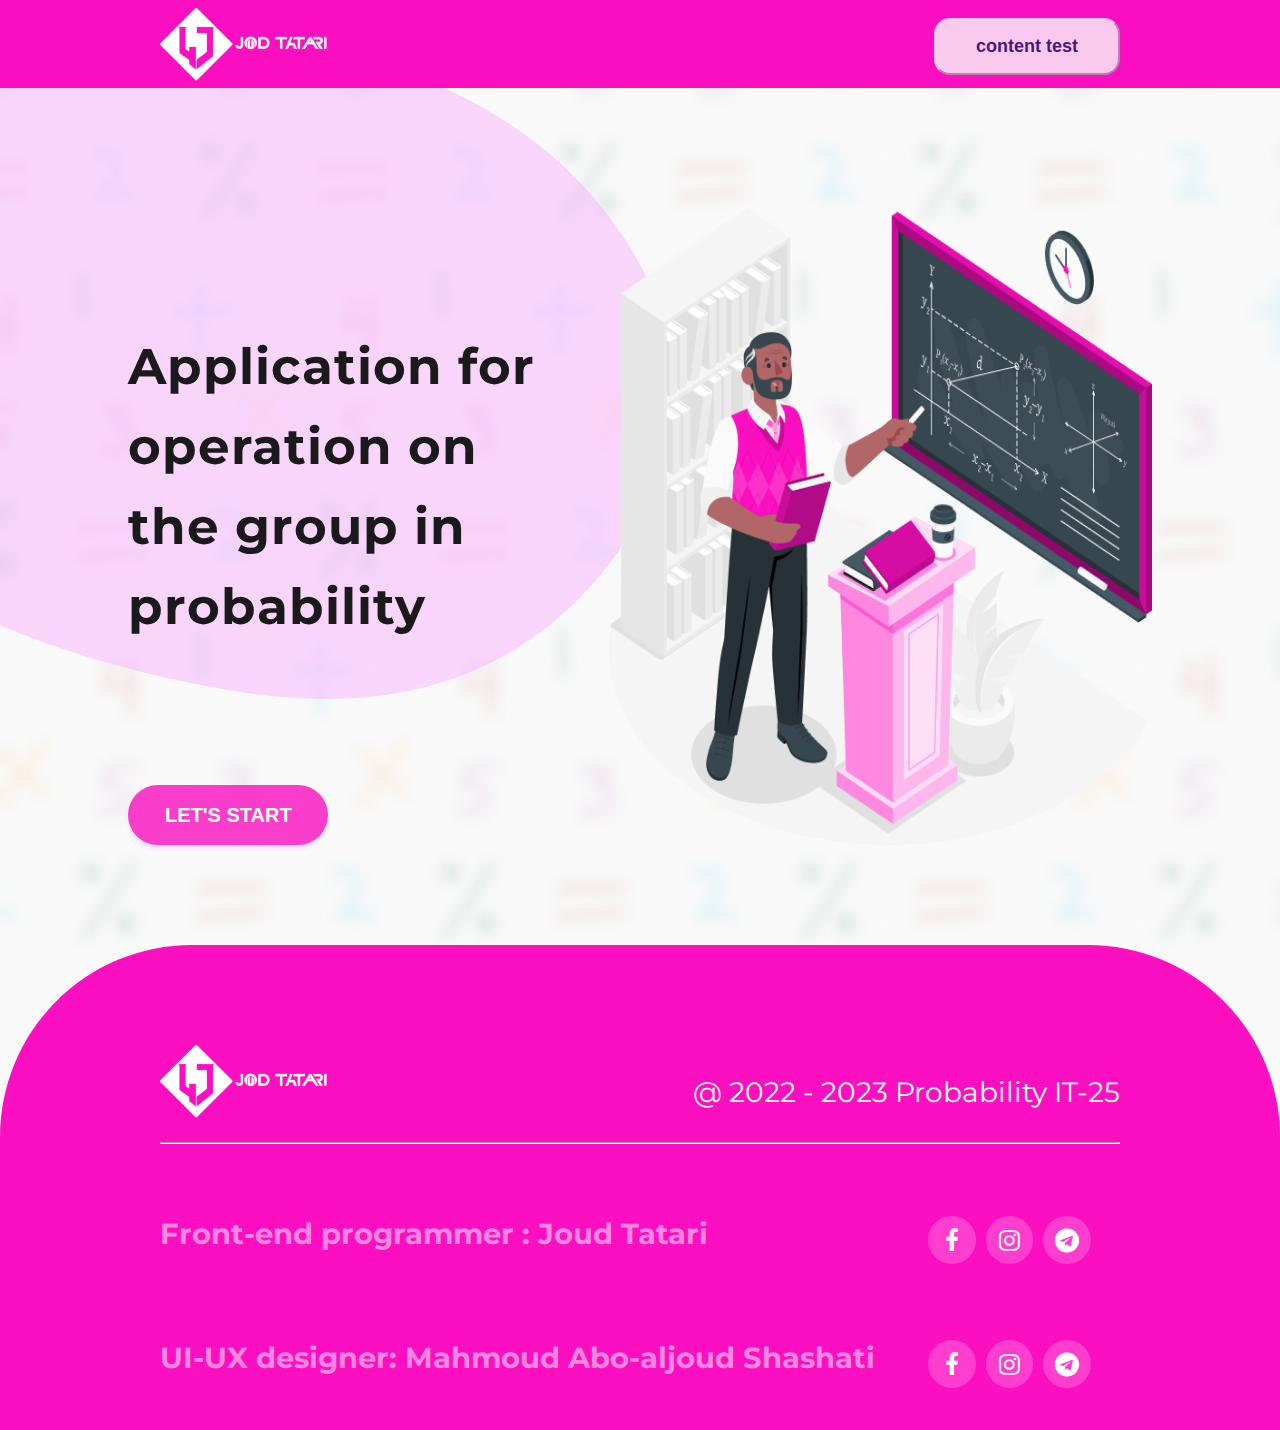
==== index.html @ 7968aae9 "Add files via upload" ====
<!DOCTYPE html>
<html lang="en">
<head>
    <meta charset="UTF-8">
    <meta name="viewport" content="width=device-width, initial-scale=1.0">
    <link rel="stylesheet" href="css/style.css">
    <link rel="stylesheet" href="css/font-awesome.min.css">
    <title>Document</title>
</head>
<body>
        <div class="header">
            <div class="container">
                <div class="head-small">
                    <div class="logo">
                        <img src="assistes/images/Joud Logo 1.png" alt="error">
                    </div><!--logo-->
                    <div class="button-header">
                    <button class="about"><a href="content_test/main.html">content test</a></button>
                    </div> <!--button-header-->
                </div> <!--head-small-->
            </div> <!--container-->
        </div> <!--header-->


        <div class="home">
            <div class="container1">
                <div class="home-content">
                    <div class="home-head">
                        <h1>Application for operation on the group in probability</h1>
                        <button><a href="let's_start/main.html">LET'S START</a></button>
                    </div> <!--home-head-->

                    <div class="home-img">
                        <img src="assistes/images/home.png" alt="">
                    </div>  <!--home-img-->
                </div> <!--home-content-->

            </div> <!--container1-->

        </div> <!--home-->
        <div class="circle">
            <div class="container .container-circle">
            <div class="footer-items">
            <div class="footer-item1">
                <img src="assistes/images/Joud Logo 1.png" alt="">
            </div> <!--footer-item1-->
            <div class="footer-item2">
                <p> @ 2022 - 2023 Probability IT-25 </p>
            </div> <!--footer-item2-->
            </div> <!--footer-items-->
            <hr>
            <div class="footer-about-us">
                <div class="footer-about-me">
                <p class="footer-about-me-1">Front-end programmer : Joud Tatari</p>
                <div class="footer-item3">
                                <a class="face" href="https://www.facebook.com/jood.faour.3?mibextid=ZbWKwL"><i class="fa fa-facebook fa-2x"></i></a>
                                <a class="insta" href="https://instagram.com/jood.faour.35?igshid=NGVhN2U2NjQ0Yg=="><i class="fa fa-instagram fa-2x"></i></a>
                                <a href="https://t.me/JoudTatari"><i class="fa fa-telegram fa-2x"></i></a>
                </div> <!--footer-item3-->
                </div> <!--footer-about-me-->


                <div class="footer-about-me footer-about-his">
                    <p class="footer-about-me-1">UI-UX designer: Mahmoud Abo-aljoud Shashati</p>
                    <div class="footer-item3">
                        <a class="face" href="https://www.facebook.com/profile.php?id=100058698826613&mibextid=ZbWKwL"><i class="fa fa-facebook fa-2x"></i></a>
                        <a class="insta" href="https://instagram.com/mahmoud_aboal_joud?igshid=OGQ5ZDc2ODk2ZA=="><i class="fa fa-instagram fa-2x"></i></a>
                        <a href="https://t.me/Abo_Aljoud_programmer"><i class="fa fa-telegram fa-2x"></i></a>
                    </div> <!--footer-item3-->
                </div> <!--footer-about-his-->
            </div> <!--footer-about-us-->
            </div> <!--container-->
        </div>  <!--circle-->
</body>
</html>
---- css/style.css ----
@import url('https://fonts.googleapis.com/css2?family=Cairo&family=Montserrat:ital,wght@1,100&display=swap');
body {
    font-family: 'Cairo', sans-serif;
    font-family: 'Montserrat', sans-serif;
    background-image: url("../assistes/images/blur.png");
    position: relative;
}
html {
    scroll-behavior: smooth;
}

ul {
    list-style: none;
}

:root {
    --first-color: #FC0FC0;;
    --second-color:#181c71;
    --third-color:#1904E5;
    --write-color:#1A1A1A;
    --body-color:#ffffff;
}

* {
    margin: 0;
    padding: 0;
    box-sizing: border-box;
}

.header {
    height: 88.42px;
    padding: 8px 0px;
    background-color: #FC0FC0;
}

.container {
    width: 75%;
    margin: auto;
}

.head-small {

    display: flex;
    flex-direction: row;
    justify-content: space-between;
    align-items: center;
}

.about {
    border-radius: 16px;
    background: #F9F9F9;
    padding: 16px 20px;
    border-color: #F9F9F9;
    opacity: 0.8;
    transition: opacity 0.3s;
}

.about a {
    padding: 16px 20px;
    list-style: none;
    text-decoration: none;
    color: #181c71;
    font-size: 18px;
    font-weight: 700;
}
.container1
{
    width: 85%;
    margin: auto; 
}
.home
{
    width: vw;
    background-image: url("../assistes/images/Blob.png");
    background-repeat: no-repeat;
}
.home-content
{
    padding-top: 120px;
    display: flex;
    flex-direction: row;
    gap: 44px;
    justify-content:center;
}
.home-head
{
    display: flex;
    flex-direction: column;
    align-items: flex-start;
    gap: 32px;
    width: 40%;
}

.home-head h1
{
    margin-top: 119px;
    line-height: 1.6;
    letter-spacing: 1px;
    color:var(--write-color) ;
    font-size: 50px;
}
.home-head button
{
    width: 200px;
    height: 60px;
    background-color:var(--first-color);
    box-shadow: 0px 4px 4px 0px rgba(237, 128, 253, 0.25);
    border-radius: 48px;
    margin-top: 106px;
    border: var(--first-color);
    opacity: 0.8;
    transition: opacity 0.3s;
}
.home-head button a
{
    list-style: none;
    text-decoration: none;
    color: #FFFFFF;
    text-align: center;
    font-weight: bold;
    font-size: 20px;
    padding: 8px 16px;
}
.home-head button:hover , .about:hover
{
    opacity: 1;
}
.home-img
{
    width: 50%;
}
.home-img img
{
    width: 100%;
    height: 100%;
}

/* -------------------------------------- */
.circle {
    width: 100%;
    height: 485px;
    border-radius: 192px 192px 0 0;
    background-color: #FC0FC0;
}
.footer-items {
    padding-top: 100px;
    margin-top: 100px;
    margin-bottom: 20px;
    display: flex;
    flex-direction: row;
    align-items: center;
    justify-content: space-between;
}
.footer-item2 p {
    padding-top: 16px;
    font-size: 28px;
    font-weight: 400;
    color: white;
}

.footer-item3 {
    width: 20%;
    display: flex;
    flex-direction: row;
    gap: 10px;
    align-items: center;
}

.footer-item3 i {
    font-size: 24px;
    padding: 12px;
    color: #FFFFFF;
    border-radius: 70px;
}

.footer-item3 a {
    background-color: #ff3dce;
    border-radius: 70px;
}

.footer-item3 a.face {
    border-radius: 70px;
}

.footer-item3 a.face i {
    padding-left: 17px;
    padding-right: 17px;
}

.footer-item3 a.insta i {
    padding-left: 13px;
    padding-right: 13px;
}
.footer-about-us
{
    display: flex;
    flex-direction: column;
    justify-content: center;
    padding-top: 72px;
}
.footer-about-me
{
    display: flex;
    flex-direction: row;
    flex-wrap: wrap;
    justify-content: space-between;
    font-size: 29px;
    font-weight: 700;
    color: rgba(255, 255, 255, 0.50);
    padding-bottom: 76px;
}
.footer-about-his
{
padding-bottom: 0px;
}
@media screen and (min-width:350px) and (max-width:976px) {
    .circle
    {
    height: 600px;
    }
    .about {
            padding: 10px 4px;
        }
    .about a {
            padding: 6px 10px;
            font-size: 13px;
        }
    .home{
        background-image: none;
    }
    .home-content
    {
        padding-top: 50px;
    }
    .home-head
    {
        width: 40%;
    }
    .home-head h1
    {
        font-size: 20px;
    }
    .home-head button
    {
        width: 150px;
    }
    .home-head button a
    {
        font-size: 15px;
        font-weight: 600;
}
        .home-img {
            width: 50%;
            height: 50%;
            padding-top: 90px;
        }

        .image-head img {
            width: 100%;
        }
    .footer-items {
        display: flex;
        flex-direction: column;
        padding-top: 60px;
    }

    .footer-item1 {
        margin-right: 20px;
    }

    .footer-item1 img {
        width: 90%;
    }

    .footer-item2 p {
        font-size: 18px;
    }

    .footer-item3 {
        margin-right: 70px;
    }

    .about a {
        padding: 6px 10px;
        font-size: 13px;
    }

    .footer-about-me
{
    display: flex;
    flex-direction: column;
    flex-wrap: wrap;
    justify-content: center;
    align-items: center;
    font-size: 16px;
    font-weight: 700;
    color: rgba(255, 255, 255, 0.50);
    padding-bottom: 76px;
}
.footer-about-me .footer-item3
{
    margin-top: 20px;
}
}
@media screen and (min-width:768px) and (max-width:976px)
{
    .home-head h1
    {
        font-size: 40px;
    }
    .footer-item2
    {
        font-size: 20px;
    }
    .footer-items{
        display: flex;
        flex-direction: column;
        justify-content: center;
        align-items: center;
    } 
}
@media screen and (min-width:977px) and (max-width:1200px) {

.home-img {
        width: 60%;
        height: 60%;
        padding-top: 70px;
    }
        .home-img img 
        {
            width: 100%;
        }
}
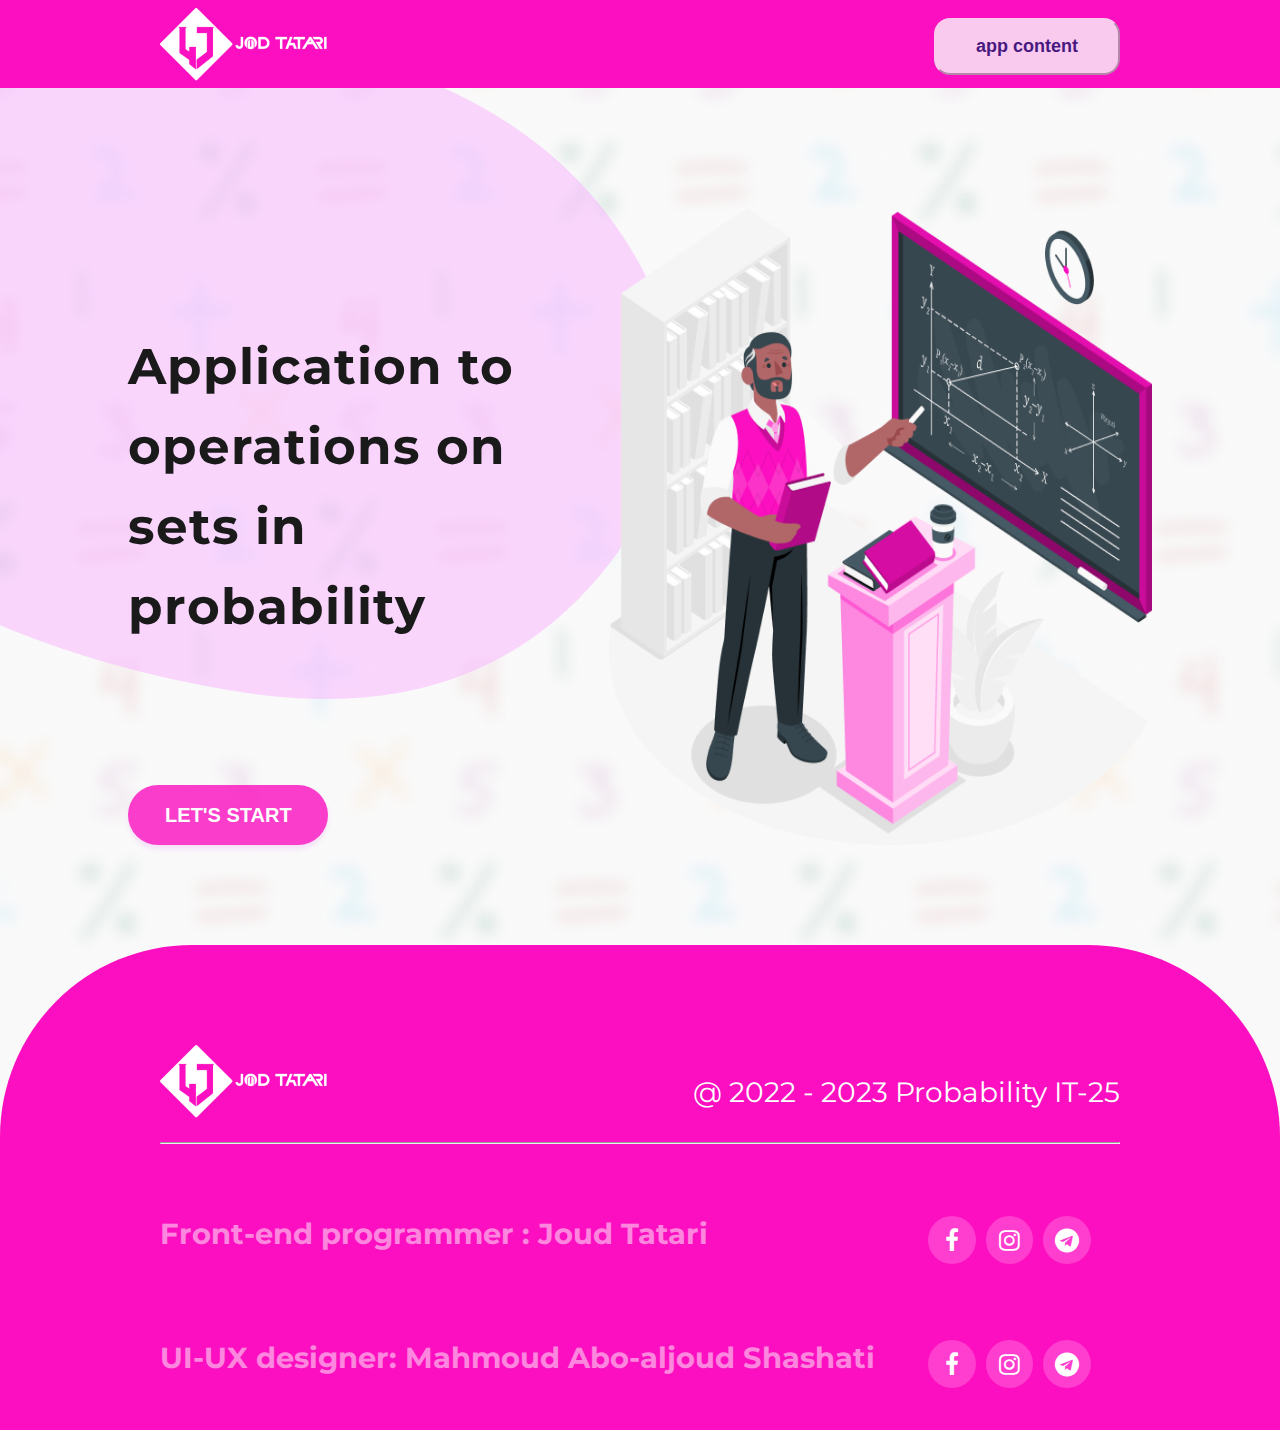
==== commit 5896c4b2: "Update index.html" ====
--- a/index.html
+++ b/index.html
@@ -15,7 +15,7 @@
                         <img src="assistes/images/Joud Logo 1.png" alt="error">
                     </div><!--logo-->
                     <div class="button-header">
-                    <button class="about"><a href="content_test/main.html">content test</a></button>
+                    <button class="about"><a href="content_test/main.html">app content</a></button>
                     </div> <!--button-header-->
                 </div> <!--head-small-->
             </div> <!--container-->
@@ -26,7 +26,7 @@
             <div class="container1">
                 <div class="home-content">
                     <div class="home-head">
-                        <h1>Application for operation on the group in probability</h1>
+                        <h1>Application to operations on sets in probability</h1>
                         <button><a href="let's_start/main.html">LET'S START</a></button>
                     </div> <!--home-head-->
 
@@ -72,4 +72,4 @@
             </div> <!--container-->
         </div>  <!--circle-->
 </body>
-</html>+</html>
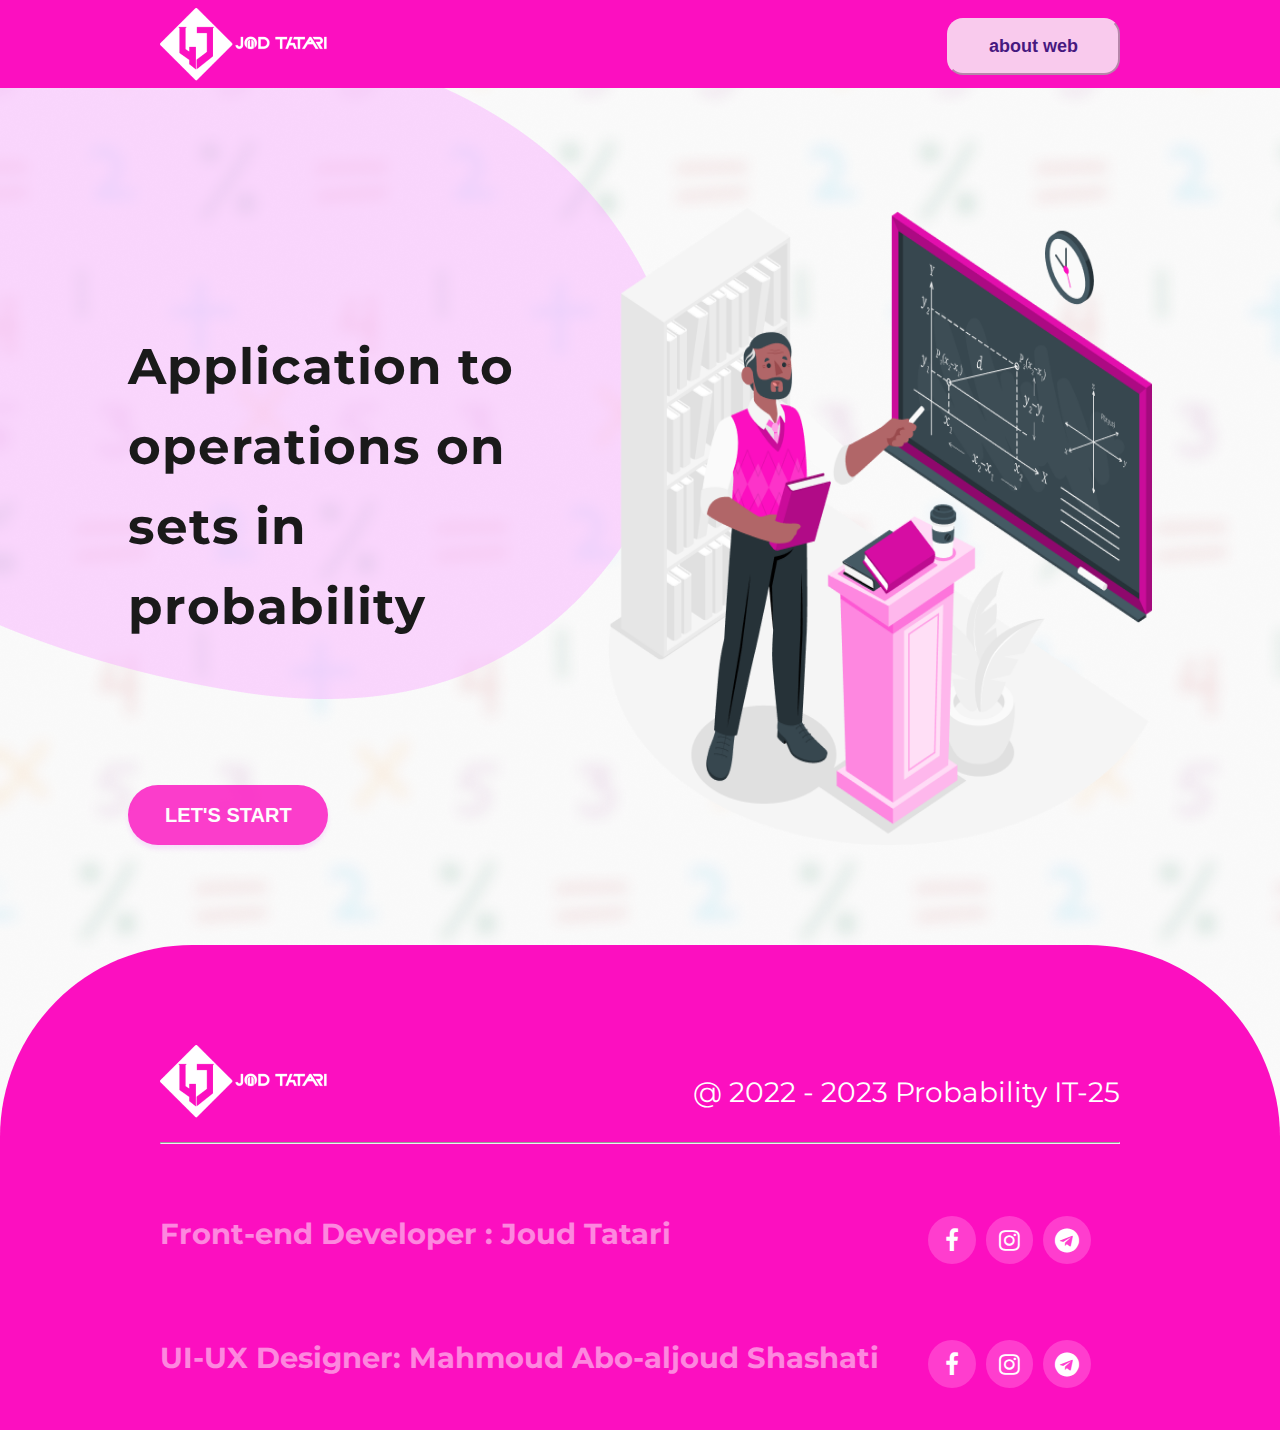
==== commit f7afc45a: "Update index.html" ====
--- a/index.html
+++ b/index.html
@@ -15,7 +15,7 @@
                         <img src="assistes/images/Joud Logo 1.png" alt="error">
                     </div><!--logo-->
                     <div class="button-header">
-                    <button class="about"><a href="content_test/main.html">app content</a></button>
+                    <button class="about"><a href="content_test/main.html">about web</a></button>
                     </div> <!--button-header-->
                 </div> <!--head-small-->
             </div> <!--container-->
@@ -49,23 +49,23 @@
             </div> <!--footer-item2-->
             </div> <!--footer-items-->
             <hr>
-            <div class="footer-about-us">
+                 <div class="footer-about-us">
                 <div class="footer-about-me">
-                <p class="footer-about-me-1">Front-end programmer : Joud Tatari</p>
+                <p class="footer-about-me-1">Front-end Developer : Joud Tatari</p>
                 <div class="footer-item3">
-                                <a class="face" href="https://www.facebook.com/jood.faour.3?mibextid=ZbWKwL"><i class="fa fa-facebook fa-2x"></i></a>
-                                <a class="insta" href="https://instagram.com/jood.faour.35?igshid=NGVhN2U2NjQ0Yg=="><i class="fa fa-instagram fa-2x"></i></a>
-                                <a href="https://t.me/JoudTatari"><i class="fa fa-telegram fa-2x"></i></a>
+                                <a class="face" href="https://www.facebook.com/jood.faour.3?mibextid=ZbWKwL" target="_blank"><i class="fa fa-facebook fa-2x"></i></a>
+                                <a class="insta" href="https://instagram.com/jood.faour.35?igshid=NGVhN2U2NjQ0Yg==" target="_blank" ><i class="fa fa-instagram fa-2x"></i></a>
+                                <a href="https://t.me/JoudTatari" target="_blank" ><i class="fa fa-telegram fa-2x"></i></a>
                 </div> <!--footer-item3-->
                 </div> <!--footer-about-me-->
 
 
                 <div class="footer-about-me footer-about-his">
-                    <p class="footer-about-me-1">UI-UX designer: Mahmoud Abo-aljoud Shashati</p>
+                    <p class="footer-about-me-1">UI-UX Designer: Mahmoud Abo-aljoud Shashati</p>
                     <div class="footer-item3">
-                        <a class="face" href="https://www.facebook.com/profile.php?id=100058698826613&mibextid=ZbWKwL"><i class="fa fa-facebook fa-2x"></i></a>
-                        <a class="insta" href="https://instagram.com/mahmoud_aboal_joud?igshid=OGQ5ZDc2ODk2ZA=="><i class="fa fa-instagram fa-2x"></i></a>
-                        <a href="https://t.me/Abo_Aljoud_programmer"><i class="fa fa-telegram fa-2x"></i></a>
+                        <a class="face" href="https://www.facebook.com/profile.php?id=100058698826613&mibextid=ZbWKwL" target="_blank"><i class="fa fa-facebook fa-2x"></i></a>
+                        <a class="insta" href="https://instagram.com/mahmoud_aboal_joud?igshid=OGQ5ZDc2ODk2ZA==" target="_blank"><i class="fa fa-instagram fa-2x"></i></a>
+                        <a href="https://t.me/Abo_Aljoud_programmer"  target="_blank"><i class="fa fa-telegram fa-2x"></i></a>
                     </div> <!--footer-item3-->
                 </div> <!--footer-about-his-->
             </div> <!--footer-about-us-->
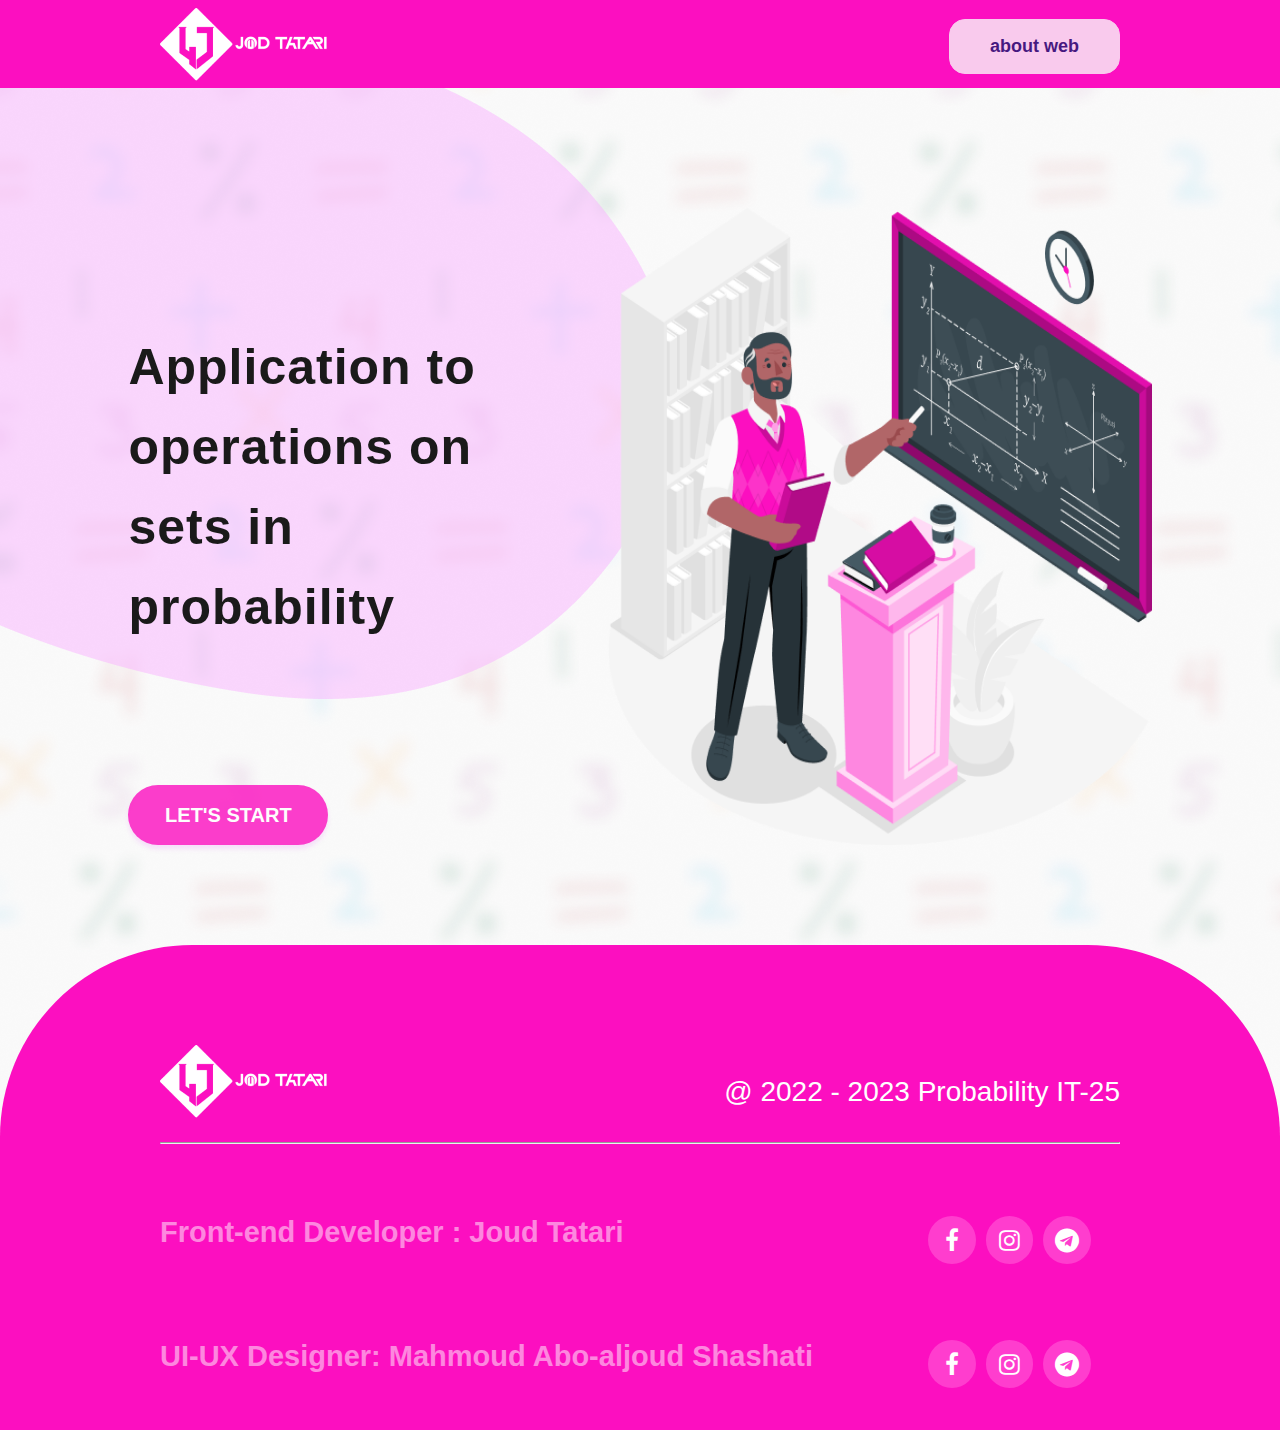
==== commit 3e011c6a: "Update index.html" ====
--- a/index.html
+++ b/index.html
@@ -5,7 +5,7 @@
     <meta name="viewport" content="width=device-width, initial-scale=1.0">
     <link rel="stylesheet" href="css/style.css">
     <link rel="stylesheet" href="css/font-awesome.min.css">
-    <title>Document</title>
+    <title> Probability </title>
 </head>
 <body>
         <div class="header">
--- a/css/style.css
+++ b/css/style.css
@@ -1,4 +1,3 @@
-@import url('https://fonts.googleapis.com/css2?family=Cairo&family=Montserrat:ital,wght@1,100&display=swap');
 body {
     font-family: 'Cairo', sans-serif;
     font-family: 'Montserrat', sans-serif;
@@ -50,7 +49,7 @@
     border-radius: 16px;
     background: #F9F9F9;
     padding: 16px 20px;
-    border-color: #F9F9F9;
+    border:1px solid #F9F9F9;
     opacity: 0.8;
     transition: opacity 0.3s;
 }
@@ -239,10 +238,11 @@
     .home-head h1
     {
         font-size: 20px;
+        margin-top: 100px;
     }
     .home-head button
     {
-        width: 150px;
+        width: 130px;
     }
     .home-head button a
     {
@@ -307,6 +307,11 @@
     .home-head h1
     {
         font-size: 40px;
+        margin-top:119px;
+    }
+    .home-head button 
+    {
+        width: 150px;
     }
     .footer-item2
     {
@@ -318,6 +323,7 @@
         justify-content: center;
         align-items: center;
     } 
+    
 }
 @media screen and (min-width:977px) and (max-width:1200px) {
 
@@ -330,4 +336,4 @@
         {
             width: 100%;
         }
-}+}
